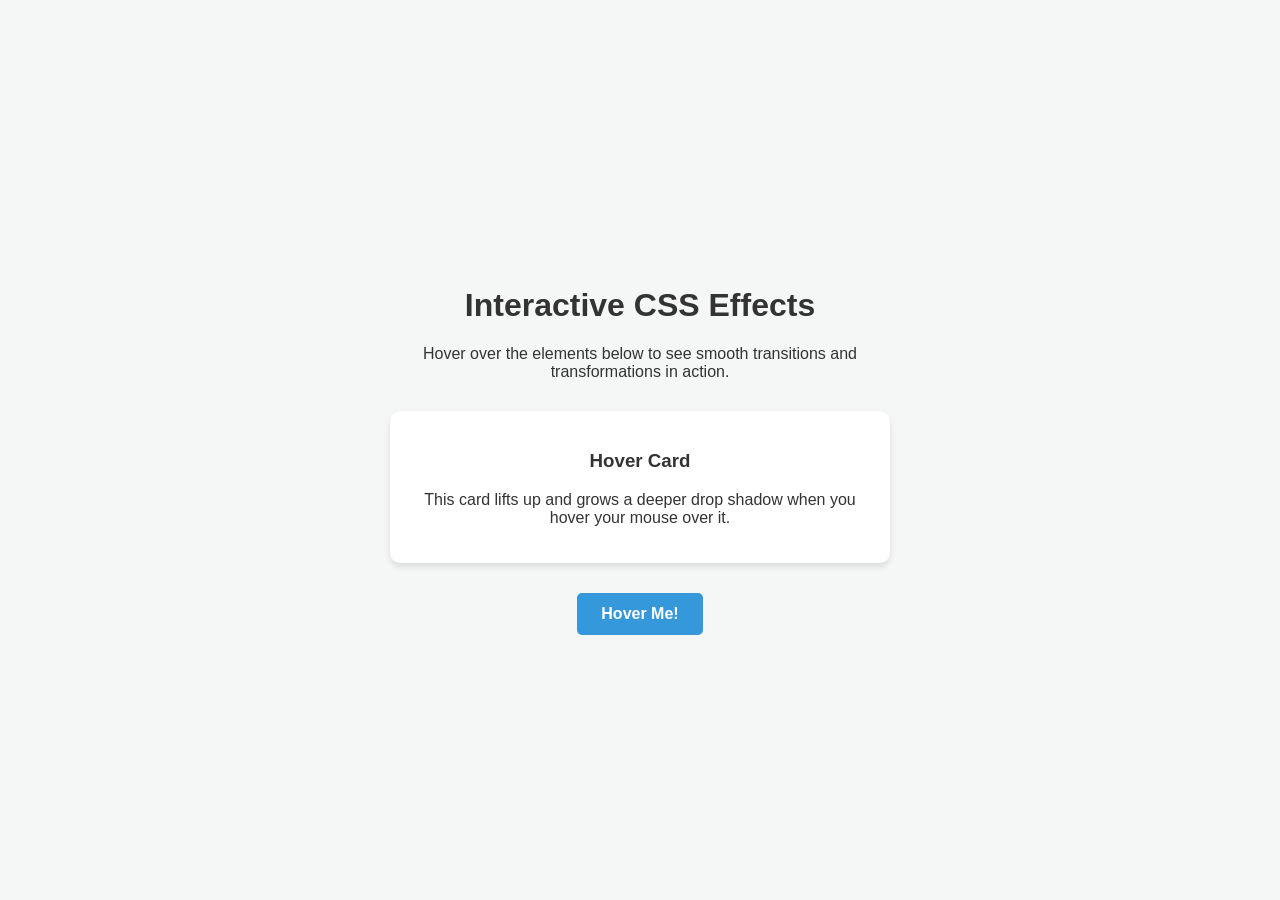
==== Creating-CSS-Effects/index.html @ 4ecca23f "Add files via upload" ====
<!DOCTYPE html>
<html lang="en">
<head>
    <meta charset="UTF-8">
    <meta name="viewport" content="width=device-width, initial-scale=1.0">
    <title>CSS Effects Assignment</title>
    <link rel="stylesheet" href="style.css">
</head>
<body>

    <main class="container">
        <h1>Interactive CSS Effects</h1>
        <p>Hover over the elements below to see smooth transitions and transformations in action.</p>

        <!-- Hover Card Effect -->
        <div class="effect-card">
            <h3>Hover Card</h3>
            <p>This card lifts up and grows a deeper drop shadow when you hover your mouse over it.</p>
        </div>

        <!-- Animated Button Effect -->
        <button class="effect-button">Hover Me!</button>
    </main>

</body>
</html>
---- Creating-CSS-Effects/style.css ----
body {
    font-family: Arial, sans-serif;
    background-color: #f4f7f6;
    color: #333;
    display: flex;
    justify-content: center;
    align-items: center;
    height: 100vh;
    margin: 0;
}

.container {
    text-align: center;
    max-width: 500px;
}

.effect-card {
    background-color: white;
    padding: 20px;
    border-radius: 10px;
    margin: 30px 0;
    box-shadow: 0 4px 6px rgba(0, 0, 0, 0.1);
    transition: transform 0.3s ease, box-shadow 0.3s ease;
}

.effect-card:hover {
    transform: translateY(-8px);
    box-shadow: 0 12px 20px rgba(0, 0, 0, 0.2);
}

.effect-button {
    background-color: #3498db;
    color: white;
    border: none;
    padding: 12px 24px;
    font-size: 16px;
    font-weight: bold;
    border-radius: 5px;
    cursor: pointer;
    transition: background-color 0.3s ease, transform 0.2s ease;
}

.effect-button:hover {
    background-color: #2980b9;
    transform: scale(1.05);
}
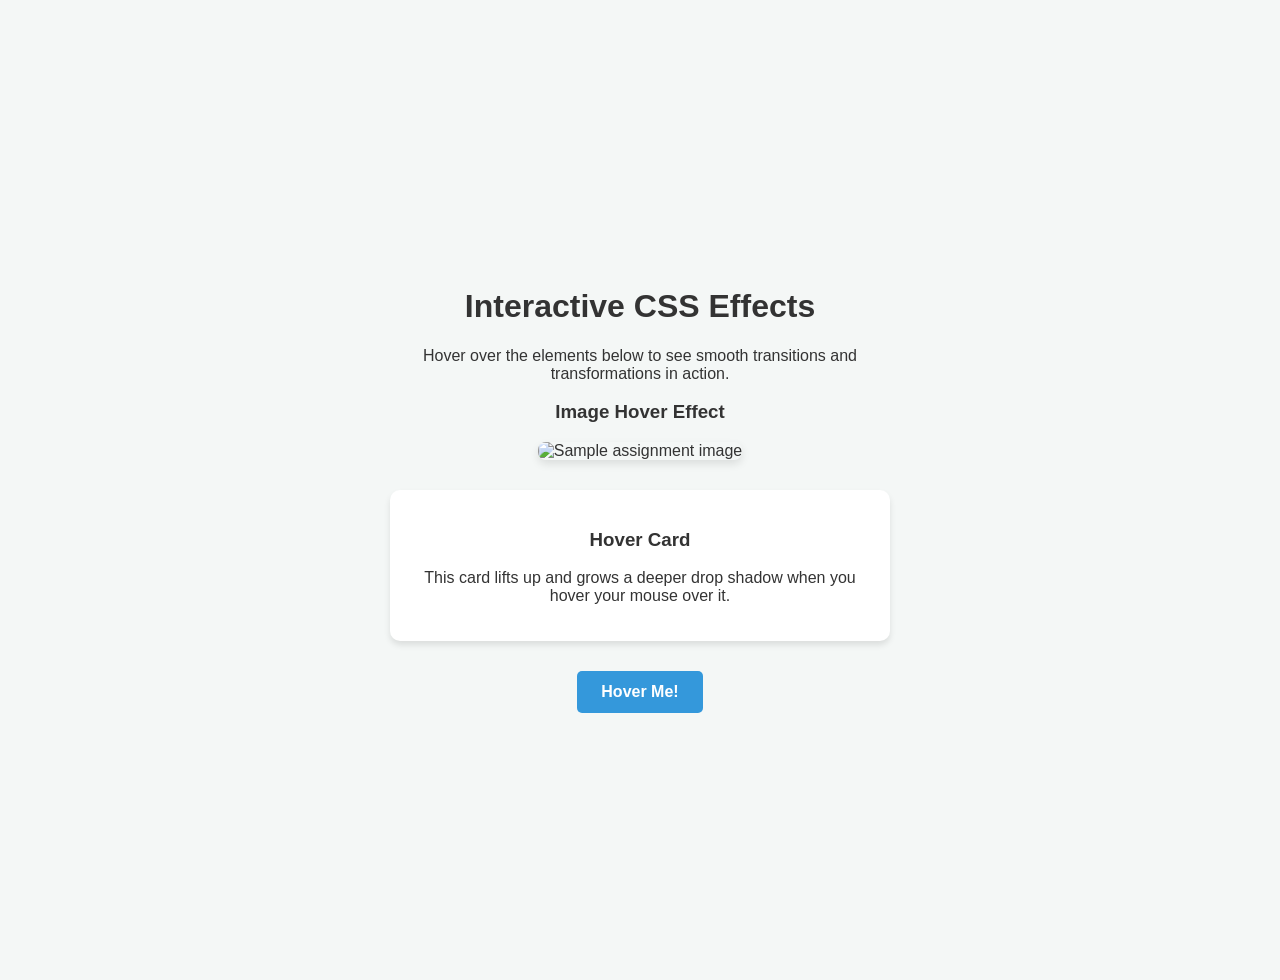
==== commit 2fe7dfed: "Add files via upload" ====
--- a/Creating-CSS-Effects/index.html
+++ b/Creating-CSS-Effects/index.html
@@ -4,6 +4,12 @@
     <meta charset="UTF-8">
     <meta name="viewport" content="width=device-width, initial-scale=1.0">
     <title>CSS Effects Assignment</title>
+    <!-- Google Fonts link -->
+    <link rel="preconnect" href="https://googleapis.com">
+    <link rel="preconnect" href="https://gstatic.com" crossorigin>
+    <link href="https://googleapis.com/css2?family=Poppins:ital,wght@0,400;0,700;1,400&display=swap" rel="stylesheet">
+    
+    <!-- Your local CSS stylesheet -->
     <link rel="stylesheet" href="style.css">
 </head>
 <body>
@@ -11,6 +17,12 @@
     <main class="container">
         <h1>Interactive CSS Effects</h1>
         <p>Hover over the elements below to see smooth transitions and transformations in action.</p>
+
+        <!-- Image Element for Hover Effect using your local picture -->
+        <div class="image-section">
+            <h3>Image Hover Effect</h3>
+            <img src="sample.jpg" alt="Sample assignment image">
+        </div>
 
         <!-- Hover Card Effect -->
         <div class="effect-card">
--- a/Creating-CSS-Effects/style.css
+++ b/Creating-CSS-Effects/style.css
@@ -1,12 +1,14 @@
+/* General Page Styling */
 body {
-    font-family: Arial, sans-serif;
+    font-family: 'Poppins', Arial, sans-serif;
     background-color: #f4f7f6;
     color: #333;
     display: flex;
     justify-content: center;
     align-items: center;
-    height: 100vh;
+    min-height: 100vh;
     margin: 0;
+    padding: 40px 0;
 }
 
 .container {
@@ -14,6 +16,22 @@
     max-width: 500px;
 }
 
+/* IMAGE HOVER EFFECT RULES */
+img {
+    width: 250px;
+    height: auto;
+    border-radius: 8px;
+    box-shadow: 0 4px 8px rgba(0,0,0,0.1);
+    transition: width 0.4s ease, border-radius 0.4s ease;
+}
+
+/* Triggered when mouse hovers over the image */
+img:hover {
+    width: 300px;          
+    border-radius: 100%;   
+}
+
+/* Hover Card Styling */
 .effect-card {
     background-color: white;
     padding: 20px;
@@ -28,6 +46,7 @@
     box-shadow: 0 12px 20px rgba(0, 0, 0, 0.2);
 }
 
+/* Animated Button Styling */
 .effect-button {
     background-color: #3498db;
     color: white;
